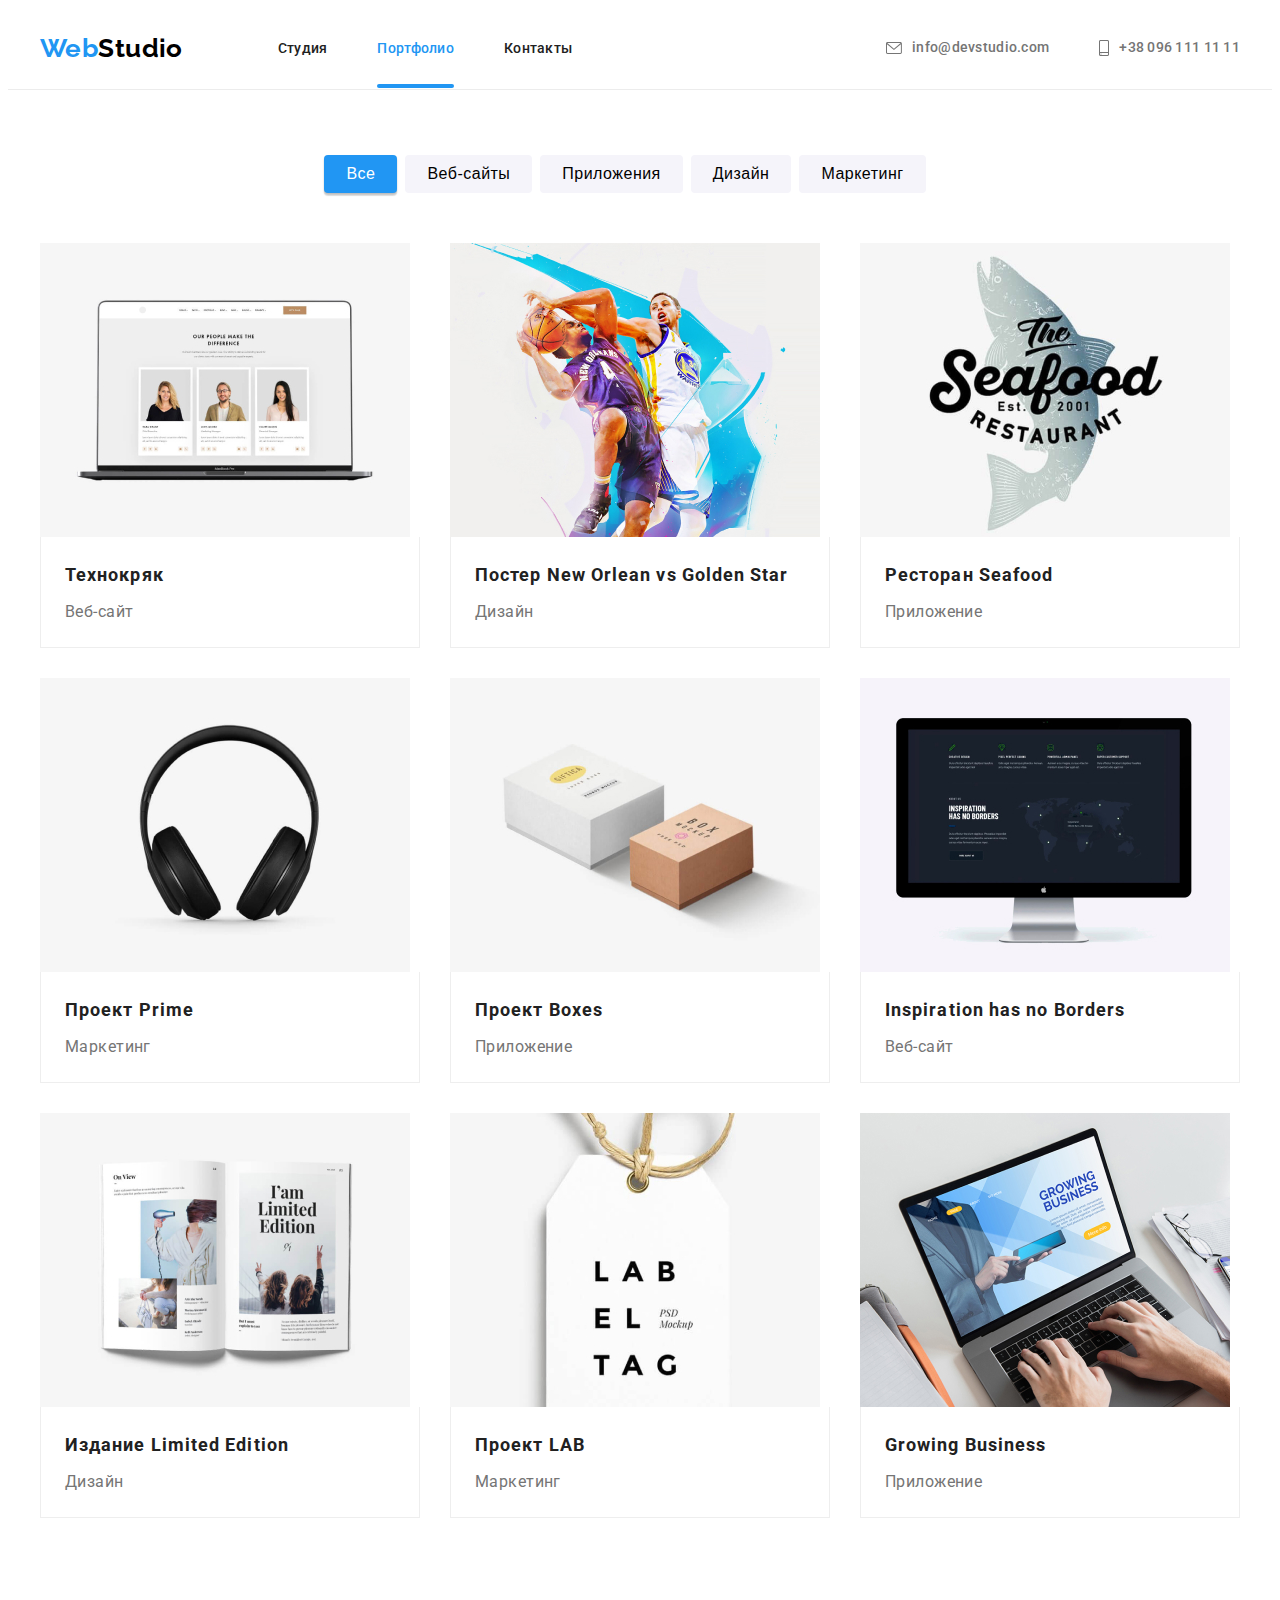
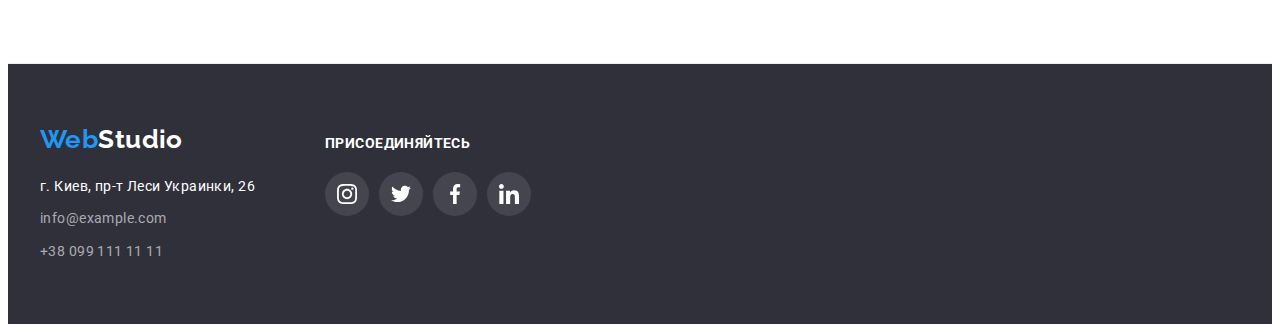
==== portfolio.html @ 7eec14d7 "Initial commit" ====
<!DOCTYPE html>
<html lang="ru">

<head>

    <meta charset="UTF-8" />
    <meta http-equiv="X-UA-Compatible" content="IE=edge" />
    <meta name="viewport" content="width=device-width, initial-scale=1.0" />
    <title>portfolio</title>
    <link rel="preconnect" href="https://fonts.gstatic.com" />
    <link
        href="https://fonts.googleapis.com/css2?family=Raleway:wght@700&family=Roboto:wght@400;500;700;900&display=swap"
        rel="stylesheet" />
    <link rel="stylesheet" href="https://cdnjs.cloudflare.com/ajax/libs/animate.css/4.1.1/animate.min.css" />
    <link rel="stylesheet" href="https://cdnjs.cloudflare.com/ajax/libs/modern-normalize/1.0.0/modern-normalize.css"
        integrity="sha512-Zx6MlUMKSVJoQ+83OwhdILe8cSEsCzfqThJd7J/VA2UrK6Ctj85p+xzqfyuNXE5B1k25uUdmJ2OzItbBy9GHAQ=="
        crossorigin="anonymous" />
    <link rel="stylesheet" href="./CSS/styles.css" />

</head>

<body class="body-book">

    <!--header-->
    <header class="header">

        <div class="container animate__slideInLeft">

            <nav class="header-nav">

                <a class="logo link" lang="en" href="./index.html">
                    <span class="web">Web</span>Studio
                </a>

                <ul class="nav-list list">
                    <li class="nav-head">
                        <a href="./index.html" class="nav-link link">Студия</a>
                    </li>

                    <li class="nav-head">
                        <a href="./portfolio.html" class="nav-link link current">Портфолио</a>
                    </li>

                    <li class="nav-head">
                        <a href="" class="nav-link link">Контакты</a>
                    </li>
                </ul>
            </nav>

            <ul class="mailcontact-list list">
                <li class="mailcontact-item">
                    <a href="mailto:info@devstudio.com" class="mailcontact-link link">
                        <svg class="mailcontact-icon" width="16" height="12">
                            <use href="./images/sprite.svg#icon-mail"></use>
                        </svg>
                        info@devstudio.com
                    </a>
                </li>
                <li class="mailcontact-item">
                    <a href="tel:+380991111111" class="mailcontact-link link">
                        <svg class="mailcontact-icon" width="10" height="16">
                            <use href="./images/sprite.svg#icon-phone"></use>
                        </svg>
                        +38 096 111 11 11
                    </a>
                </li>

            </ul>

        </div>

    </header>

    <!-- portfolio -->
    <main>

        <section class="portfolio-section section">

            <div class="container">

                <h1 class="title hidden">Портфолио</h1>

                <ul class="project-list list">

                    <li class="button-item">
                        <button class="project-button current" type="button">Все</button>
                    </li>
                    <li class="button-item">
                        <button class="project-button" type="button">Веб-сайты</button>
                    </li>
                    <li class="button-item">
                        <button class="project-button" type="button">Приложения</button>
                    </li>
                    <li class="button-item">
                        <button class="project-button" type="button">Дизайн</button>
                    </li>
                    <li class="button-item">
                        <button class="project-button" type="button">Маркетинг</button>
                    </li>

                </ul>

                <ul class="project-list list">

                    <li class="project">
                        <a class="project-link" href="">
                            <div class="project-img-thumb">
                                <img class="project-img" src="./images/portfolio/img.jpg"
                                    alt="Ноутбук и сайт Технокряка" width="370">
                                <p class="project-overlay">
                                    Технокряк это современная площадка распространения
                                    коронавируса. Компании используют эту платформу для
                                    цифрового шпионажа и атак на защищённые сервера конкурентов.
                                </p>
                            </div>
                            <div class="project-container">
                                <h2 class="project-title">Технокряк</h2>
                                <p class="project-tipe">Веб-сайт</p>
                            </div>
                        </a>
                    </li>
                    <li class="project">
                        <a class="project-link" href="">
                            <div class="project-img-thumb">
                                <img class="project-img" src="./images/portfolio/img1.jpg"
                                    alt="Постер два баскетболиста" width="370">
                                <p class="project-overlay">
                                    Технокряк это современная площадка распространения
                                    коронавируса. Компании используют эту платформу для
                                    цифрового шпионажа и атак на защищённые сервера конкурентов.
                                </p>
                            </div>
                            <div class="project-container">
                                <h2 class="project-title">Постер New Orlean vs Golden Star</h2>
                                <p class="project-tipe">Дизайн</p>
                            </div>
                        </a>
                    </li>
                    <li class="project">
                        <a class="project-link" href="">
                            <div class="project-img-thumb">
                                <img class="project-img" src="./images/portfolio/img2.jpg" alt="Название ресторана"
                                    width="370">
                                <p class="project-overlay">
                                    Технокряк это современная площадка распространения
                                    коронавируса. Компании используют эту платформу для
                                    цифрового шпионажа и атак на защищённые сервера конкурентов.
                                </p>
                            </div>
                            <div class="project-container">
                                <h2 class="project-title">Ресторан Seafood</h2>
                                <p class="project-tipe">Приложение</p>
                            </div>
                        </a>
                    </li>
                    <li class="project">
                        <a class="project-link" href="">
                            <div class="project-img-thumb">
                                <img class="project-img" src="./images/portfolio/img3.jpg" alt="Наушники" width="370">
                                <p class="project-overlay">
                                    Технокряк это современная площадка распространения
                                    коронавируса. Компании используют эту платформу для
                                    цифрового шпионажа и атак на защищённые сервера конкурентов.
                                </p>
                            </div>
                            <div class="project-container">
                                <h2 class="project-title">Проект Prime</h2>
                                <p class="project-tipe">Маркетинг</p>
                            </div>
                        </a>
                    </li>
                    <li class="project">
                        <a class="project-link" href="">
                            <div class="project-img-thumb">
                                <img class="project-img" src="./images/portfolio/img4.jpg" alt="Две коробки"
                                    width="370">
                                <p class="project-overlay">
                                    Технокряк это современная площадка распространения
                                    коронавируса. Компании используют эту платформу для
                                    цифрового шпионажа и атак на защищённые сервера конкурентов.
                                </p>
                            </div>
                            <div class="project-container">
                                <h2 class="project-title">Проект Boxes</h2>
                                <p class="project-tipe">Приложение</p>
                            </div>
                        </a>
                    </li>
                    <li class="project">
                        <a class="project-link" href="">
                            <div class="project-img-thumb">
                                <img class="project-img" src="./images/portfolio/img5.jpg"
                                    alt="Монитор с сайтом компании" width="370">
                                <p class="project-overlay">
                                    Технокряк это современная площадка распространения
                                    коронавируса. Компании используют эту платформу для
                                    цифрового шпионажа и атак на защищённые сервера конкурентов.
                                </p>
                            </div>
                            <div class="project-container">
                                <h2 class="project-title">Inspiration has no Borders</h2>
                                <p class="project-tipe">Веб-сайт</p>
                            </div>
                        </a>
                    </li>
                    <li class="project">
                        <a class="project-link" href="">
                            <div class="project-img-thumb">
                                <img class="project-img" src="./images/portfolio/img6.jpg" alt="Книга издание"
                                    width="370">
                                <p class="project-overlay">
                                    Технокряк это современная площадка распространения
                                    коронавируса. Компании используют эту платформу для
                                    цифрового шпионажа и атак на защищённые сервера конкурентов.
                                </p>
                            </div>
                            <div class="project-container">
                                <h2 class="project-title">Издание Limited Edition</h2>
                                <p class="project-tipe">Дизайн</p>
                            </div>
                        </a>
                    </li>
                    <li class="project">
                        <a class="project-link" href="">
                            <div class="project-img-thumb">
                                <img class="project-img" src="./images/portfolio/img7.jpg" alt="Лейба" width="370">
                                <p class="project-overlay">
                                    Технокряк это современная площадка распространения
                                    коронавируса. Компании используют эту платформу для
                                    цифрового шпионажа и атак на защищённые сервера конкурентов.
                                </p>
                            </div>
                            <div class="project-container">
                                <h2 class="project-title">Проект LAB</h2>
                                <p class="project-tipe">Маркетинг</p>
                            </div>
                        </a>
                    </li>
                    <li class="project">
                        <a class="project-link" href="">
                            <div class="project-img-thumb">
                                <img class="project-img" src="./images/portfolio/img8.jpg" alt="Ноутбук с сайтом"
                                    width="370">
                                <p class="project-overlay">
                                    Технокряк это современная площадка распространения
                                    коронавируса. Компании используют эту платформу для
                                    цифрового шпионажа и атак на защищённые сервера конкурентов.
                                </p>
                            </div>
                            <div class="project-container">
                                <h2 class="project-title">Growing Business</h2>
                                <p class="project-tipe">Приложение</p>
                            </div>
                        </a>
                    </li>
                </ul>

            </div>

        </section>

    </main>

    <!-- footer -->
    <footer class="footer">

        <div class="container">

            <div class="footer-address-container">

                <a href="" lang="en" class="footer-logo logo link">
                    <span class="web">Web</span>Studio
                </a>

                <address class="footer-address address">

                    <p class="footer-navi">г. Киев, пр-т Леси Украинки, 26</p>

                    <ul class="footer-contact-list list">

                        <li class="footer-contact-item">
                            <a class="footer-contact-link link" href="mailto:info@example.com">
                                info@example.com
                            </a>
                        </li>
                        <li class="footer-contact-item">
                            <a class="footer-contact-link link" href="tel:+380991111111">
                                +38 099 111 11 11
                            </a>
                        </li>

                    </ul>

                </address>

            </div>

            <div class="footer-social-container">
                <b class="footer-social-title">присоединяйтесь</b>
                <ul class="footer-social-list list">
                    <li class="footer-social-item">
                        <a class="footer-social-link" href="">
                            <svg class="footer-social-icon" width="20" height="20">
                                <use href="./images/sprite.svg#icon-instagram"></use>
                            </svg>
                        </a>
                    </li>

                    <li class="footer-social-item">
                        <a class="footer-social-link" href="">
                            <svg class="footer-social-icon" width="20" height="20">
                                <use href="./images/sprite.svg#icon-twitter"></use>
                            </svg>
                        </a>
                    </li>

                    <li class="footer-social-item">
                        <a class="footer-social-link" href="">
                            <svg class="footer-social-icon" width="20" height="20">
                                <use href="./images/sprite.svg#icon-facebook"></use>
                            </svg>
                        </a>
                    </li>

                    <li class="footer-social-item">
                        <a class="footer-social-link" href="">
                            <svg class="footer-social-icon" width="20" height="20">
                                <use href="./images/sprite.svg#icon-linkedin"></use>
                            </svg>
                        </a>
                    </li>
                </ul>
            </div>

        </div>

    </footer>

</body>

</html>
---- CSS/styles.css ----
:root {
  --primary-text-color: #212121;
  --accent-color: #2196f3;
  --secondary-bg-color: #2f303a;
  --second-text-color: #757575;
  --primary-black-color: #000000;
  --primary-white-color: #ffffff;
  --button-hover-color: #188ce8;
  --team-bg-color: #f5f4fa;
  --header-footer-border: 1px solid #ececec;
  --footer-contact-color: rgba(255, 255, 255, 0.6);
  --logo-font-family: 'Raleway', sans-serif;
  --main-font-family: 'Roboto', sans-serif;
  --main-font-size: 14px;
  --main-letter-spacing: 0.03em;
  --container-padding: 95px;
  --primary-timing-function: cubic-bezier(0.4, 0, 0.2, 1);
}

body {
  background-color: var(--primary-white-color);
  color: var(--primary-text-color);
  font-family: var(--main-font-family);
  font-size: var(--main-font-size);
  letter-spacing: var(--main-letter-spacing);
}

/* components */

/* logo, links and components */

h1,
h2,
h3,
h4,
h5,
h6,
p {
  margin: 0;
}

ul,
ol {
  margin: 0;
  padding: 0;
}

img {
  display: block;
}

.list {
  list-style: none;
}

.link {
  text-decoration: none;
}

.container {
  width: 1200px;
  margin-left: auto;
  margin-right: auto;
  padding-left: 15px;
  padding-right: 15px;
}

.hidden {
  position: absolute !important;
  clip: rect(1px 1px 1px 1px); /* IE6, IE7 */
  clip: rect(1px, 1px, 1px, 1px);
  padding: 0 !important;
  border: 0 !important;
  height: 1px !important;
  width: 1px !important;
  overflow: hidden;
}

.logo {
  color: var(--primary-black-color);
  font-family: var(--logo-font-family);
  font-weight: 700;
  font-size: 26px;
  line-height: 1.19;
}

.web {
  color: var(--accent-color);
}

.title {
  margin-bottom: 50px;

  font-family: Roboto;
  font-weight: 700;
  font-size: 36px;
  line-height: 1.16;
  text-align: center;
}

.link.current {
  color: var(--accent-color);
}

.nav-link:hover,
.nav-link:focus {
  color: var(--accent-color);
}

.address {
  font-style: normal;
}

/* finish logo and */

/* nav */

.header {
  border-bottom: var(--header-footer-border);
  padding-top: 25px;
  padding-bottom: 25px;
}

.header > .container {
  display: flex;
}

.header-nav {
  display: flex;
  align-items: center;
}

.header-nav > .logo {
  margin-right: 95px;
}

.nav-list {
  display: flex;
}

.nav-head:not(:last-child),
.mailcontact-item:not(:last-child) {
  margin-right: 50px;
}

.nav-link {
  position: relative;
  padding-top: 32px;
  padding-bottom: 32px;

  color: var(--primary-text-color);
  font-weight: 500;
  font-size: 14px;
  line-height: 1.14;
  letter-spacing: 0.02em;

  transition: color 250ms var(--primary-timing-function);
}

.nav-link.current::after {
  position: absolute;
  left: 0;
  bottom: 0;
  content: "";
  display: block;
  width: 100%;
  height: 4px;
  border-radius: 2px;

  background: var(--accent-color);
}

.mailcontact-list {
  display: flex;
  align-items: center;
  margin-left: auto;
}

.mailcontact-link {
  display: flex;
  align-items: center;

  color: var(--second-text-color);
  font-weight: 500;
  font-size: 14px;
  line-height: 1.14;
  letter-spacing: 0.02em;

  transition: color 250ms var(--primary-timing-function);
}

.mailcontact-link:hover,
.mailcontact-link:focus {
  color: var(--accent-color);
}

.mailcontact-icon {
  margin-right: 10px;
  fill: currentColor;
}
/* finish nav */

/* hero */

.baner-hero {
  max-height: 1600px;
  margin-left: auto;
  margin-right: auto;
  padding-top: 200px;
  padding-bottom: 200px;
  background-color: var(--secondary-bg-color);
  background-image: linear-gradient(
      rgba(47, 48, 58, 0.4),
      rgba(47, 48, 58, 0.4)
    ),
    url('../images/hero-studio/hero.jpg');
  background-repeat: no-repeat;
  background-size: cover;
  background-position: center;

  text-align: center;
}

.baner-name {
  max-width: 700px;
  margin-left: auto;
  margin-right: auto;
  margin-bottom: 30px;

  color: var(--primary-white-color);
  font-weight: 900;
  font-size: 44px;
  line-height: 1.36;
  text-align: center;
  letter-spacing: 0.06em;
  text-transform: uppercase;
}

.baner-button {
  min-width: 200px;
  padding: 10px 32px;
  border: none;
  border-radius: 4px;

  background-color: var(--accent-color);
  box-shadow: 0px 4px 4px rgba(0, 0, 0, 0.15);

  color: var(--primary-white-color);
  font-weight: 700;
  font-size: 16px;
  line-height: 1.87;
  text-align: center;
  letter-spacing: 0.06em;

  transition: background-color 250ms var(--primary-timing-function);
  cursor: pointer;
}

.baner-button:hover,
.baner-button:focus {
  background-color: var(--button-hover-color);
  box-shadow: 0px 4px 4px rgba(0, 0, 0, 0.15);
}

/* hero finish */

/* skills */

.skills-section {
  padding-top: var(--container-padding);
  padding-bottom: var(--container-padding);
}

.skills-list {
  display: flex;
}

.skills-number {
  flex-basis: calc((100% - 90px) / 4);
}

.skills-number:not(:last-child) {
  margin-right: 30px;
}

.push-icon {
  display: flex;
  justify-content: center;
  align-items: center;
  margin-bottom: 30px;
  padding: 25px 100px;
  border-radius: 4px;
  background-color: var(--team-bg-color);
}

.skills-name {
  margin-bottom: 10px;

  font-weight: 700;
  font-size: var(--main-font-size);
  line-height: 1.14;
  text-transform: uppercase;
}

.skills-text {
  color: var(--second-text-color);
  font-weight: 400;
  font-size: 14px;
  line-height: 1.71;
}

/* finish skills */

/* about and team */

.about-section {
  padding-top: 0;
  padding-bottom: var(--container-padding);
}

.about-img-list {
  display: flex;
}

.about-img-li {
  flex-basis: calc((100% - 60px) / 3);
}

.about-img-li:not(:last-child) {
  margin-right: 30px;
}

.about-img-thumb {
  position: relative;
}

.about-img-description {
  position: absolute;
  left: 0;
  bottom: 0;
  width: 100%;
  padding-top: 27px;
  padding-bottom: 27px;
  background-color: rgba(47, 48, 58, 0.8);

  font-weight: 700;
  line-height: 1.14;
  text-align: center;
  letter-spacing: 0.03em;
  text-transform: uppercase;
  color: var(--primary-white-color);
}

/* finish about */

/* team */

.team-section {
  padding-top: var(--container-padding);
  padding-bottom: var(--container-padding);
  background-color: var(--team-bg-color);
}

.team-list {
  display: flex;
}

.team-number {
  flex-basis: calc((100% - 30px) / 4);

  box-shadow: 0px 1px 3px rgba(0, 0, 0, 0.12), 0px 1px 1px rgba(0, 0, 0, 0.14),
    0px 2px 1px rgba(0, 0, 0, 0.2);
}

.team-number:not(:last-child) {
  margin-right: 30px;
}

.team-number-container {
  padding: 30px 32px;
  border-radius: 0px 0px 4px 4px;
  background-color: #ffffff;
}

.team-name {
  margin-bottom: 10px;

  font-weight: 500;
  font-size: 16px;
  line-height: 1.18;
  text-align: center;
}

.team-about {
  margin-bottom: 16px;

  color: var(--second-text-color);
  font-size: 16px;
  line-height: 1.18;
  text-align: center;
}

.team-social-list {
  display: flex;
  justify-content: space-between;
}

.team-social-link {
  display: flex;
  justify-content: center;
  align-items: center;
  width: 44px;
  height: 44px;
  border-radius: 50%;

  color: #afb1b8;

    transition: color 250ms var(--primary-timing-function),
    background-color 250ms var(--primary-timing-function);
}

.team-social-link:hover,
.team-social-link:focus {
  background-color: var(--accent-color);
  color: var(--primary-white-color);
}

.team-social-icon {
  fill: currentColor;
}

/* finish about and team */

/* clients */

.clients {
  padding-top: var(--container-padding);
  padding-bottom: var(--container-padding);
}

.clients-list {
  display: flex;
  flex-wrap: wrap;
  margin-top: -30px;
  margin-left: -30px;
}

.clients-item {
  display: flex;
}

.clients-link {
  display: flex;
  justify-content: center;
  align-items: center;
  height: 90px;
  width: 170px;
  margin-top: 30px;
  margin-left: 30px;
  border: 1px solid #afb1b8;
  border-radius: 4px;
 
  color: #afb1b8;

  transition: color 250ms var(--primary-timing-function),
    border-color 250ms var(--primary-timing-function);
}

.clients-link:hover,
.clients-link:focus {
  border-color: var(--accent-color);
  color: var(--accent-color);
}

.clients-icon {
  fill: currentColor;
}

/* finish clients */

/* footer */
.footer {
  padding-top: 60px;
  padding-bottom: 60px;
  border-top: var(--header-footer-border);
  background-color: var(--secondary-bg-color);
}

.footer > .container {
  display: flex;
  align-items: baseline;
}

.footer-address-container {
  margin-right: 70px;
}

.footer-logo {
  display: inline-block;
  margin-bottom: 20px;

  color: var(--primary-white-color);
}

.footer-navi {
  margin-bottom: 9px;

  color: var(--primary-white-color);
  font-size: 14px;
  line-height: 1.71;
}

.footer-contact-item:not(:last-child) {
  margin-bottom: 9px;
}

.footer-contact-link {
  color: var(--footer-contact-color);
  font-size: 14px;
  line-height: 1.71;
}

.footer-social-list {
  display: flex;
}

.footer-social-item:not(:last-child) {
  margin-right: 10px;
}

.footer-social-title {
  display: block;
  margin-bottom: 20px;

  font-weight: 700;
  font-size: 14px;
  line-height: 1.14;
  letter-spacing: 0.03em;
  text-transform: uppercase;
  color: var(--primary-white-color);
}

.footer-social-link {
  display: flex;
  justify-content: center;
  align-items: center;
  width: 44px;
  height: 44px;
  border-radius: 50%;
  background-color: rgba(255, 255, 255, 0.1);

  color: var(--primary-white-color);

  transition: background-color 250ms var(--primary-timing-function);
}

.footer-social-link:hover,
.footer-social-link:focus {
  background-color: var(--accent-color);
}

.footer-social-icon {
  fill: currentColor;
}
/* finish footer */

/* portfolio */

.portfolio-section {
  padding-top: var(--container-padding);
  padding-bottom: var(--container-padding);
}

.project-list {
  display: flex;
  justify-content: center;
  margin-bottom: 50px;
}

.button-item:not(:last-child) {
  margin-right: 8px;
}

.project-button {
  padding: 6px 22px;
  border: none;
  border-radius: 4px;

  background-color: var(--team-bg-color);
  font-weight: 500;
  font-size: 16px;
  line-height: 1.62;
  letter-spacing: var(--main-letter-spacing);
  text-align: center;

  cursor: pointer;
    transition: color 250ms var(--primary-timing-function),
    background-color 250ms var(--primary-timing-function),
    box-shadow 250ms var(--primary-timing-function);
}

.project-button.current {
  background-color: var(--accent-color);
  color: var(--primary-white-color);

  box-shadow: 0px 3px 1px rgba(0, 0, 0, 0.1), 0px 1px 2px rgba(0, 0, 0, 0.08),
    0px 2px 2px rgba(0, 0, 0, 0.12);
}

.project-button:hover,
.project-button:focus {
  background-color: var(--accent-color);
  color: var(--primary-white-color);

  box-shadow: 0px 3px 1px rgba(0, 0, 0, 0.1), 0px 1px 2px rgba(0, 0, 0, 0.08),
    0px 2px 2px rgba(0, 0, 0, 0.12);
}

.project-list {
  display: flex;
  flex-wrap: wrap;
  margin-left: -30px;
  margin-top: -30px;
}

.project {
  flex-basis: calc((100% - 90px) / 3);
  margin-left: 30px;
  margin-top: 30px;
}

.project-img-thumb {
  position: relative;
  overflow: hidden;
}

.project-overlay {
  position: absolute;
  top: 0;
  left: 0;
  width: 100%;
  height: 100%;
  padding: 63px 24px;
  background-color: rgba(33, 150, 243, 0.9);

  font-size: 18px;
  line-height: 1.56;
  letter-spacing: 0.03em;
  color: var(--primary-white-color);

  transform: translateY(100%);
  transition: transform 250ms var(--primary-timing-function);
}

.project-container {
  padding: 20px 24px;
  border: 1px solid #eeeeee;
  border-top: none;
}

.project-link {
  display: block;
  text-decoration: none;
  color: var(--primary-text-color);

  transition: box-shadow 250ms var(--primary-timing-function);
}

.project-link:hover,
.project-link:focus {
  box-shadow: 0px 1px 1px rgba(0, 0, 0, 0.12), 0px 4px 4px rgba(0, 0, 0, 0.06),
    1px 4px 6px rgba(0, 0, 0, 0.16);
}

.project-link:hover .project-overlay,
.project-link:focus .project-overlay {
  transform: translateY(0);
}

.project-title {
  margin-bottom: 4px;

  font-weight: 700;
  font-size: 18px;
  line-height: 2;
  letter-spacing: 0.06em;
}

.project-tipe {
  font-size: 16px;
  line-height: 1.87;
  color: var(--second-text-color);
}
/* finish portfolio */

/* background */

.backdrop {
  position: fixed;
  left: 0;
  top: 0;
  height: 100vh;
  width: 100vw;
  background-color: rgba(0, 0, 0, 0.2);

  opacity: 1;
  transition: opacity 250ms var(--primary-timing-function);
}

.backdrop.is-hidden {
  opacity: 0;
  visibility: hidden;
  pointer-events: none;
}

.modal {
  position: absolute;
  top: 50%;
  left: 50%;
  width: 528px;
  height: 582px;
  background-color: var(--primary-white-color);
  box-shadow: 0px 1px 3px rgba(0, 0, 0, 0.12), 0px 1px 1px rgba(0, 0, 0, 0.14),
    0px 2px 1px rgba(0, 0, 0, 0.2);
  border-radius: 4px;

  transform: translate(-50%, -50%) scale(1);
  transition: transform 250ms var(--primary-timing-function);
}

.backdrop.is-hidden .modal {
  transform: scale(1.1);
}

.modal-close {
  position: absolute;
  top: 8px;
  right: 8px;
  width: 30px;
  height: 30px;
  display: flex;
  justify-content: center;
  align-items: center;
  background-color: var(--primary-white-color);
  border: 1px solid rgba(0, 0, 0, 0.1);
  border-radius: 50%;

  cursor: pointer;
}

/* finish background */

.animate__slideInLeft {
  animation-name: slideInLeft;
  animation-duration: 2000ms;
}
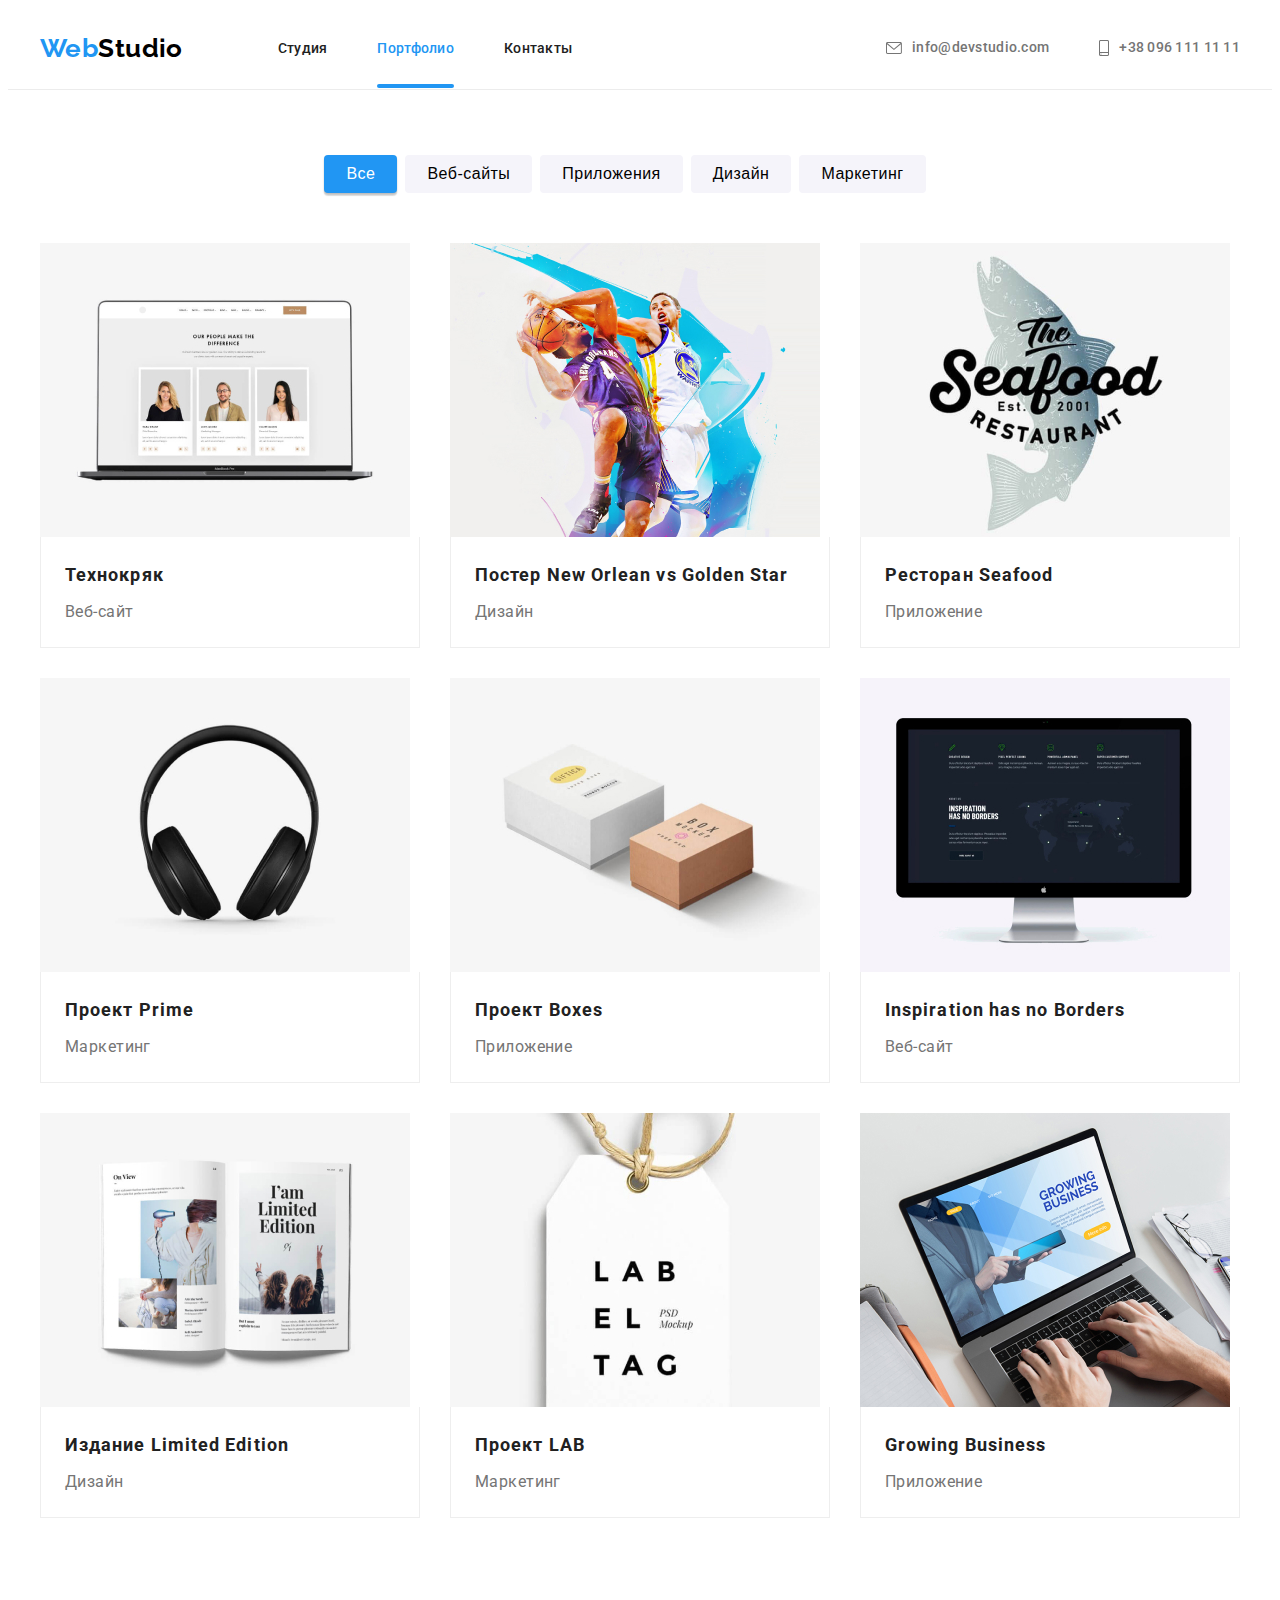
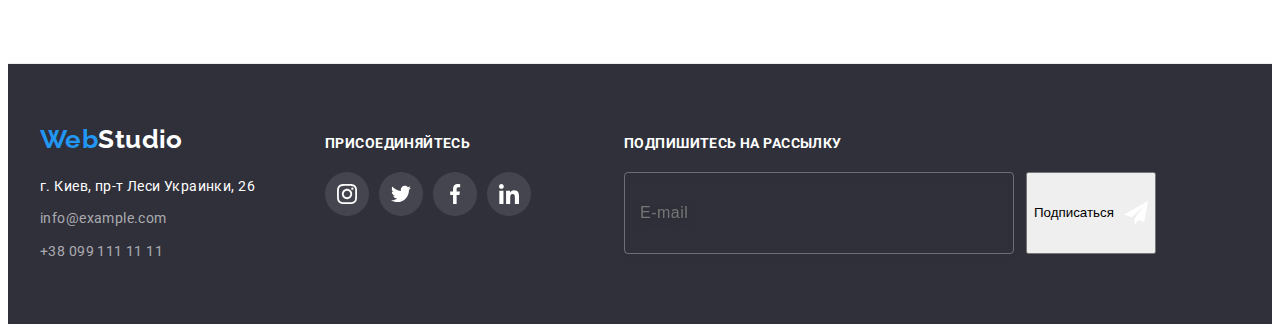
==== commit 63cb98cc: "finish 6" ====
--- a/portfolio.html
+++ b/portfolio.html
@@ -332,6 +332,18 @@
                 </ul>
             </div>
 
+            <div class="footer-form-container">
+                <form action="#" class="footer-form">
+                    <b class="footer-form-title">Подпишитесь на рассылку</b>
+                    <div class="footer-form-sub-container">
+                        <label class="footer-form-field">
+                            <input type="email" name="user-email" class="footer-form-input" placeholder="E-mail"
+                                required />
+                        </label>
+                        <button class="footer-form-btn modal-button">Подписаться</button>
+                    </div>
+                </form>
+            </div>
         </div>
 
     </footer>
--- a/CSS/styles.css
+++ b/CSS/styles.css
@@ -17,6 +17,30 @@
   --primary-timing-function: cubic-bezier(0.4, 0, 0.2, 1);
 }
 
+@keyframes amazingSend {
+  0% {
+    transform: rotate(0deg);
+  }
+  10% {
+    transform: rotate(-45deg);
+  }
+  25% {
+    transform: translate(0, -80px);
+  }
+  50% {
+    transform: translate(190px, 60px);
+  }
+  65% {
+    transform: translate(0, 60px);
+  }
+  70% {
+    transform: rotate(-45deg);
+  }
+  100% {
+    transform: translate(0, 0);
+  }
+}
+
 body {
   background-color: var(--primary-white-color);
   color: var(--primary-text-color);
@@ -161,7 +185,7 @@
   position: absolute;
   left: 0;
   bottom: 0;
-  content: "";
+  content: '';
   display: block;
   width: 100%;
   height: 4px;
@@ -182,7 +206,6 @@
 
   color: var(--second-text-color);
   font-weight: 500;
-  font-size: 14px;
   line-height: 1.14;
   letter-spacing: 0.02em;
 
@@ -305,7 +328,6 @@
 .skills-text {
   color: var(--second-text-color);
   font-weight: 400;
-  font-size: 14px;
   line-height: 1.71;
 }
 
@@ -415,7 +437,7 @@
 
   color: #afb1b8;
 
-    transition: color 250ms var(--primary-timing-function),
+  transition: color 250ms var(--primary-timing-function),
     background-color 250ms var(--primary-timing-function);
 }
 
@@ -459,7 +481,7 @@
   margin-left: 30px;
   border: 1px solid #afb1b8;
   border-radius: 4px;
- 
+
   color: #afb1b8;
 
   transition: color 250ms var(--primary-timing-function),
@@ -506,7 +528,6 @@
   margin-bottom: 9px;
 
   color: var(--primary-white-color);
-  font-size: 14px;
   line-height: 1.71;
 }
 
@@ -516,8 +537,11 @@
 
 .footer-contact-link {
   color: var(--footer-contact-color);
-  font-size: 14px;
   line-height: 1.71;
+}
+
+.footer-social-container {
+  margin-right: 93px;
 }
 
 .footer-social-list {
@@ -533,7 +557,6 @@
   margin-bottom: 20px;
 
   font-weight: 700;
-  font-size: 14px;
   line-height: 1.14;
   letter-spacing: 0.03em;
   text-transform: uppercase;
@@ -562,6 +585,61 @@
 .footer-social-icon {
   fill: currentColor;
 }
+
+.footer-form-title {
+  font-weight: 700;
+  line-height: 1.14;
+  letter-spacing: 0.03em;
+  text-transform: uppercase;
+  color: var(--primary-white-color);
+}
+
+.footer-form-sub-container {
+  display: flex;
+  margin-top: 20px;
+}
+
+.footer-form-input {
+  height: 50px;
+  min-width: 358px;
+  margin-right: 12px;
+  padding: 15px;
+  background-color: transparent;
+  border: 1px solid rgba(255, 255, 255, 0.3);
+  border-radius: 4px;
+  filter: drop-shadow(0px 4px 4px rgba(0, 0, 0, 0.15));
+
+  font-size: 16px;
+  line-height: 1.25;
+  letter-spacing: 0.03em;
+  color: rgba(255, 255, 255, 0.6);
+}
+
+.footer-form-input:focus {
+  outline: none;
+  border-color: var(--accent-color);
+}
+
+.footer-form-btn {
+  display: flex;
+  align-items: center;
+  overflow: hidden;
+}
+
+.footer-form-btn:hover.footer-form-btn::after,
+.footer-form-btn:focus.footer-form-btn::after {
+  animation: amazingSend 1500ms linear;
+}
+
+.footer-form-btn::after {
+  content: '';
+  display: inline-flex;
+  width: 24px;
+  height: 24px;
+  margin-left: 10px;
+  background-image: url('../images/footer/btn-send.svg');
+  background-size: contain;
+}
 /* finish footer */
 
 /* portfolio */
@@ -594,7 +672,7 @@
   text-align: center;
 
   cursor: pointer;
-    transition: color 250ms var(--primary-timing-function),
+  transition: color 250ms var(--primary-timing-function),
     background-color 250ms var(--primary-timing-function),
     box-shadow 250ms var(--primary-timing-function);
 }
@@ -729,7 +807,7 @@
 }
 
 .backdrop.is-hidden .modal {
-  transform: scale(1.1);
+  transform: translate(-50%, -50%) scale(1.1);
 }
 
 .modal-close {
@@ -748,9 +826,155 @@
   cursor: pointer;
 }
 
+.modal-icon-close {
+  fill: currentColor;
+}
+
+.modal-close:hover .modal-icon-close,
+.modal-close:focus .modal-icon-close {
+  color: var(--accent-color);
+}
+
+.modal-form {
+  padding: 40px;
+}
+
+.form-title {
+  display: block;
+  margin-bottom: 12px;
+
+  font-weight: 700;
+  font-size: 20px;
+  line-height: 1.15;
+  text-align: center;
+  letter-spacing: 0.03em;
+  color: var(--primary-text-color);
+}
+
+.form-field {
+  display: block;
+  margin-bottom: 10px;
+}
+
+.form-label {
+  font-size: 12px;
+  line-height: 1.16;
+  letter-spacing: 0.01em;
+  color: var(--second-text-color);
+}
+
+.form-input-wrapper {
+  position: relative;
+}
+
+.form-input {
+  width: 100%;
+  height: 40px;
+  margin-top: 4px;
+  padding-left: 42px;
+  border: 1px solid rgba(33, 33, 33, 0.2);
+  border-radius: 4px;
+
+  transition: border-color 250ms var(--primary-timing-function);
+}
+
+.form-input-icon {
+  position: absolute;
+  top: 50%;
+  left: 12px;
+
+  fill: currentColor;
+  transform: translateY(-50%);
+  transition: color 250ms var(--primary-timing-function);
+}
+
+.form-input:focus,
+.form-input:focus + .form-input-icon {
+  outline: none;
+  border-color: var(--accent-color);
+  color: var(--accent-color);
+}
+
+.form-field-comment {
+  display: block;
+  margin-bottom: 20px;
+}
+
+.form-comment {
+  width: 100%;
+  height: 120px;
+  margin-top: 4px;
+  padding: 12px 16px;
+  border: 1px solid rgba(33, 33, 33, 0.2);
+  border-radius: 4px;
+
+  resize: none;
+  transition: border-color 250ms var(--primary-timing-function);
+}
+
+.form-comment::placeholder {
+  font-size: 12px;
+  line-height: 1.16;
+  letter-spacing: 0.01em;
+  color: rgba(117, 117, 117, 0.5);
+}
+
+.form-comment:focus {
+  outline: none;
+  border-color: var(--accent-color);
+}
+
+.form-checkbox-label::before {
+  content: '';
+  display: inline-block;
+
+  width: 16px;
+  height: 16px;
+  margin-right: 7px;
+  border: 2px solid var(--primary-text-color);
+  border-radius: 2px;
+  background-color: transparent;
+
+  transition: border-color 250ms var(--primary-timing-function),
+    background-color 250ms var(--primary-timing-function);
+}
+
+.form-checkbox:checked + .form-checkbox-label::before {
+  border-color: var(--accent-color);
+  background-color: var(--accent-color);
+  background-image: url('../images/modal-form/icon-form-check.svg');
+  background-size: contain;
+  background-origin: border-box;
+}
+
+.form-checkbox:focus + .form-checkbox-label::before {
+  outline: 2px solid var(--accent-color);
+}
+
+.form-checkbox-label {
+  display: flex;
+  align-items: center;
+  margin-bottom: 30px;
+
+  font-size: 14px;
+  line-height: 1.71;
+  letter-spacing: 0.03em;
+  color: var(--second-text-color);
+}
+
+.condition-link {
+  color: var(--accent-color);
+}
+
+.form-btn {
+  display: block;
+  margin-left: auto;
+  margin-right: auto;
+}
+
 /* finish background */
 
 .animate__slideInLeft {
   animation-name: slideInLeft;
   animation-duration: 2000ms;
-}+}
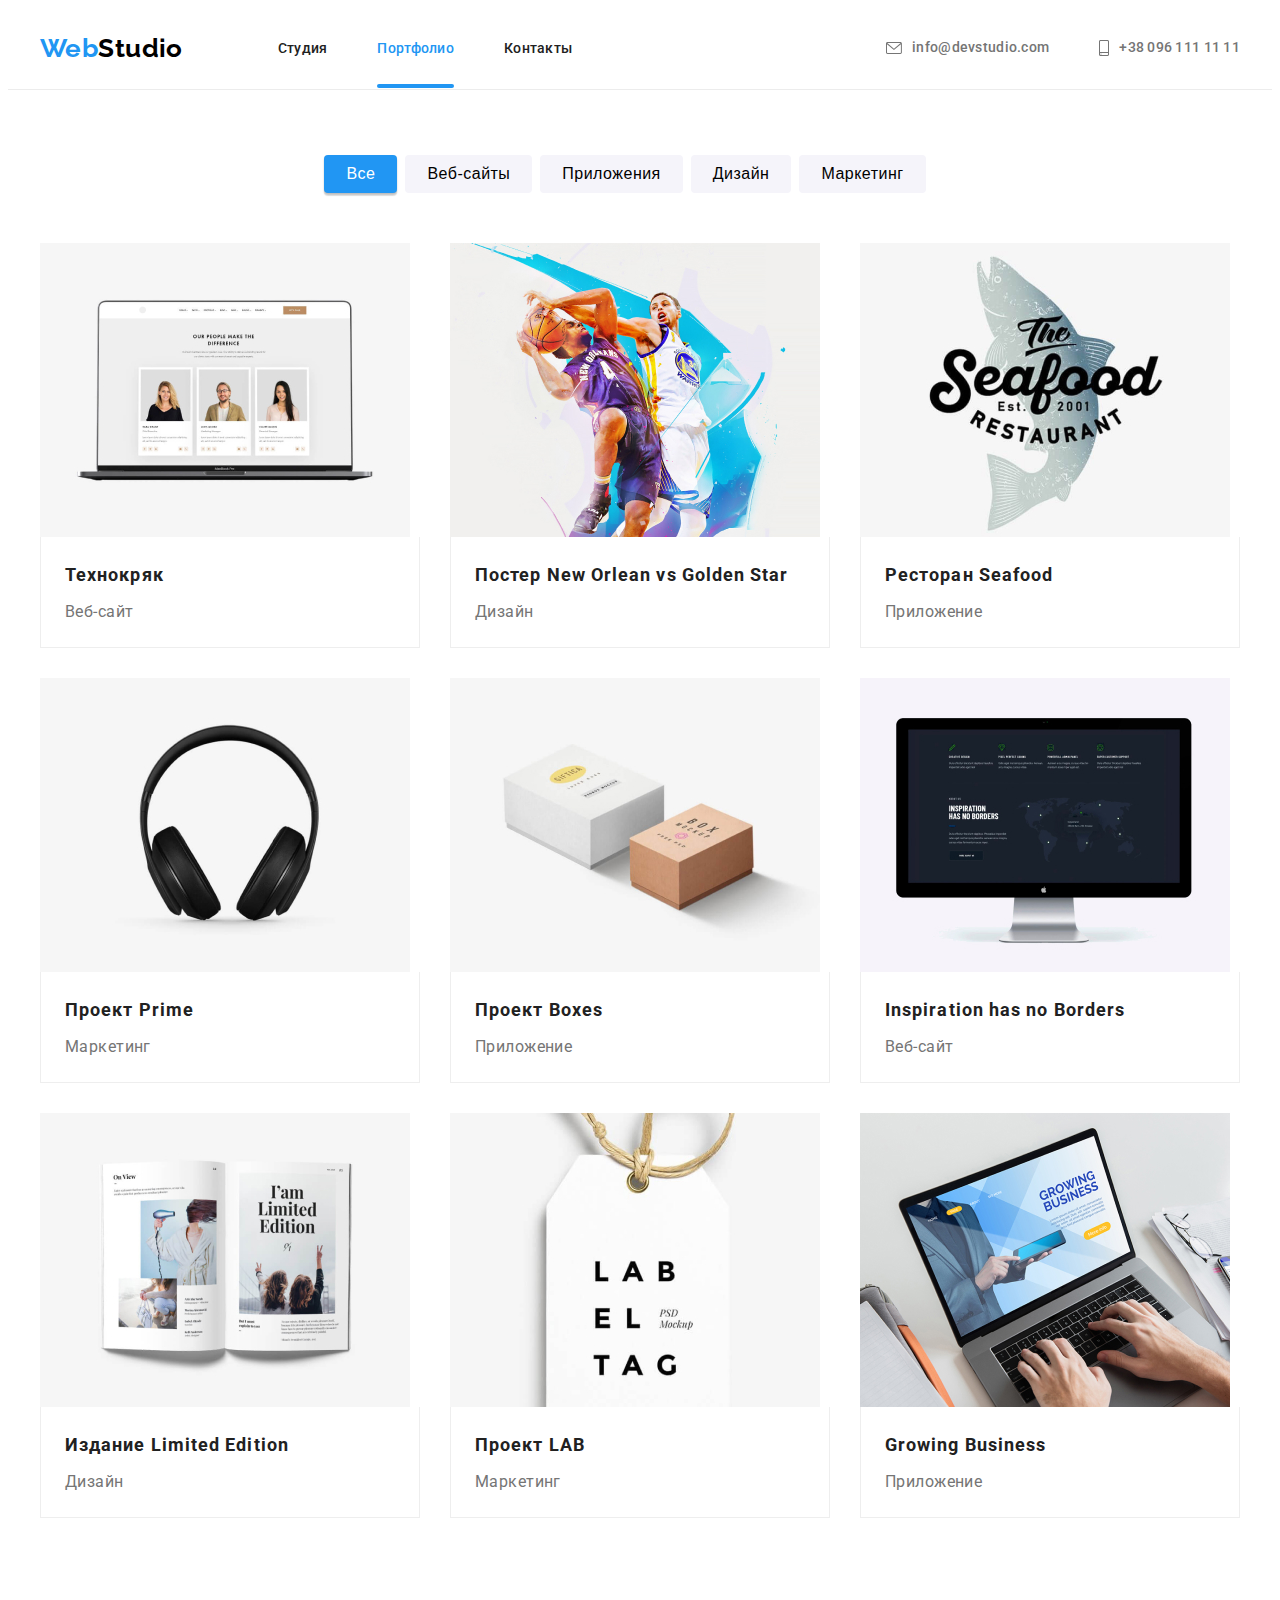
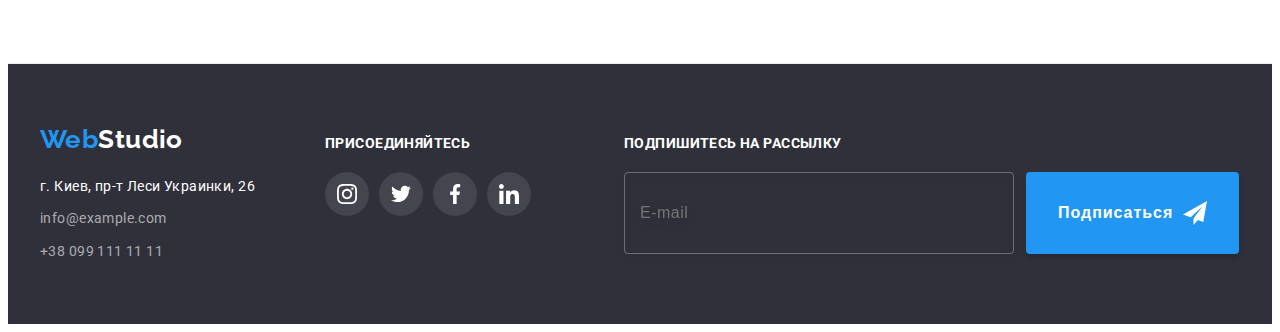
==== commit d861a676: "6" ====
--- a/portfolio.html
+++ b/portfolio.html
@@ -340,7 +340,7 @@
                             <input type="email" name="user-email" class="footer-form-input" placeholder="E-mail"
                                 required />
                         </label>
-                        <button class="footer-form-btn modal-button">Подписаться</button>
+                        <button class="footer-form-btn baner-button">Подписаться</button>
                     </div>
                 </form>
             </div>
